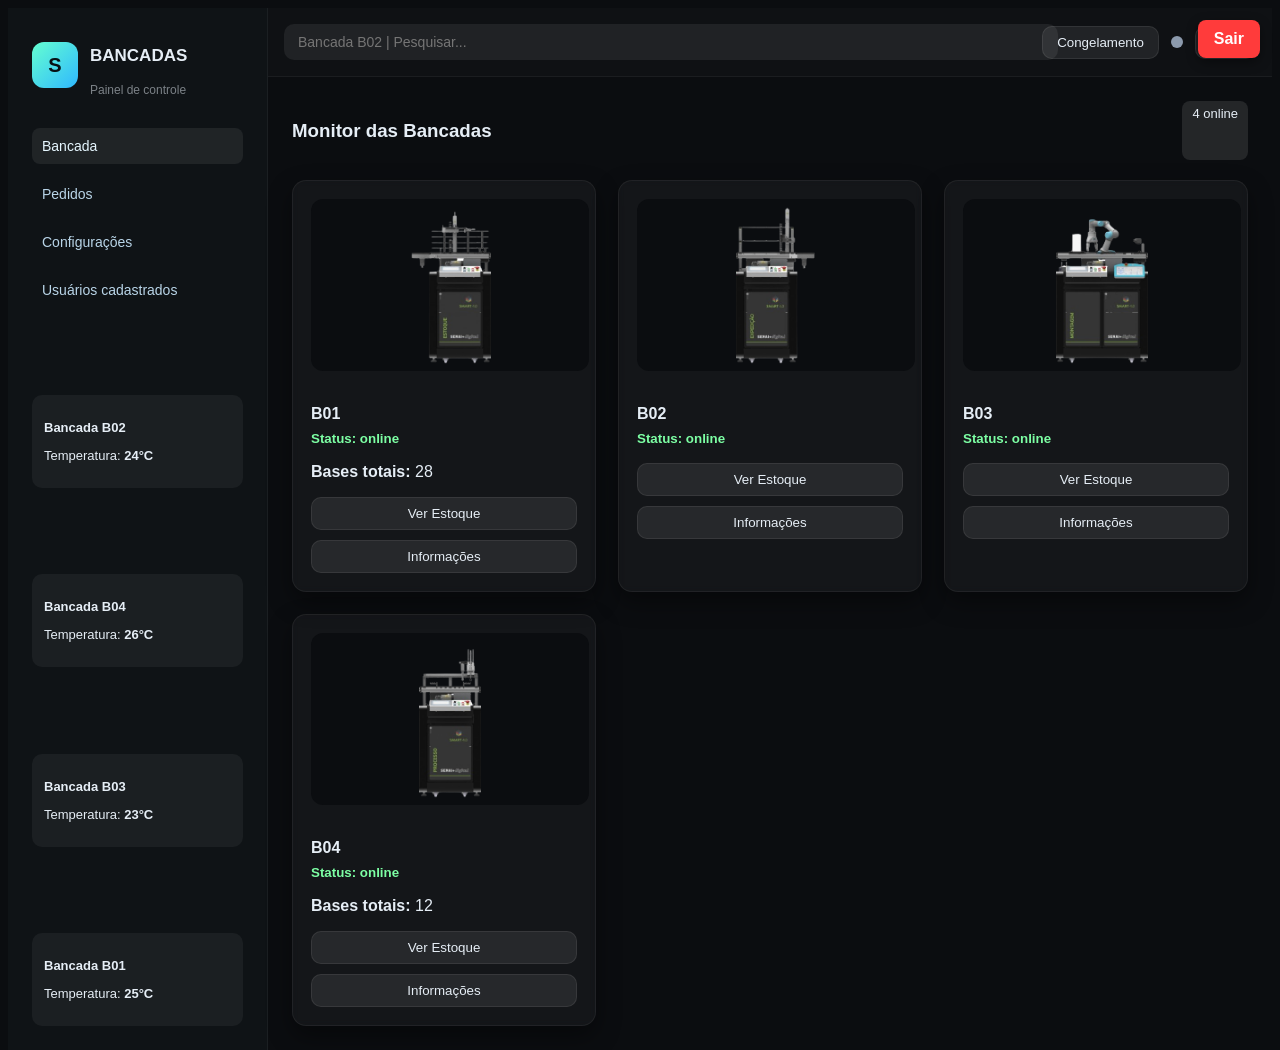
==== front-end/bancada.html @ d38b3048 "commit inicial" ====
<!DOCTYPE html>
<html lang="pt-BR">
<head>
    <meta charset="UTF-8">
    <meta name="viewport" content="width=device-width, initial-scale=1.0">
    <title>Painel Industrial</title>
    <link rel="stylesheet" href="bancada.css">
</head>
<body>

<a href="index.html" class="logout">Sair</a>

<div class="app" id="app">

    <!-- MENU LATERAL -->
    <aside class="sidebar">
        <div class="brand">
            <div class="logo">S</div>
            <div class="brand-info">
                <h2>BANCADAS</h2>
                <span>Painel de controle</span>
            </div>
        </div>

        <nav class="menu">
            <a href="#" class="active">Bancada</a>
           <a href="pedidos.html">Pedidos</a>
            <a href="#">Configurações</a>
            <a href="usuarios.cadastrados.html">Usuários cadastrados</a>

        </nav>

        <div class="status-box">
            <p><strong>Bancada B02</strong></p>
            <p>Temperatura: <strong>24°C</strong></p>
        </div>
        <div class="status-box">
    <p><strong>Bancada B04</strong></p>
    <p>Temperatura: <strong>26°C</strong></p>
</div>
<div class="status-box">
    <p><strong>Bancada B03</strong></p>
    <p>Temperatura: <strong>23°C</strong></p>
</div>
<div class="status-box">
    <p><strong>Bancada B01</strong></p>
    <p>Temperatura: <strong>25°C</strong></p>
</div>


    </aside>

    <!-- ÁREA PRINCIPAL -->
    <main class="main">

        <header class="topbar">
            <div class="search-box">
                <input id="search" placeholder="Bancada B02 | Pesquisar...">
            </div>

            <button id="freezeBtn" class="btn">Congelamento</button>
            <div id="freezeDot" class="dot"></div>

            <button class="btn">Novo</button>
        </header>

        <section class="content">

            <div class="content-header">
                <h3>Monitor das Bancadas</h3>
                <span class="badge" id="onlineCount">4 online</span>
            </div>

            <div class="grid" id="grid">
                <!-- CARDS das 4 BANCADAS serão gerados pelo JS -->
            </div>

        </section>

    </main>
</div>

<div id="frozenBanner" class="frozen-banner">CONGELAMENTO ATIVADO</div>

<script src="bandaca.js"></script>
</body>
</html>
---- front-end/bancada.css ----
atualize * {
    margin: 0;
    padding: 0;
    box-sizing: border-box;
}

body {
    font-family: "Inter", Arial, sans-serif;
    background: #0b0d10;
    color: #e6eef6;
}

/* LAYOUT GERAL */
.app {
    display: grid;
    grid-template-columns: 260px 1fr;
    height: 100vh;
}

/* SIDEBAR */
.sidebar {
    background: #0f1316;
    padding: 24px;
    display: flex;
    flex-direction: column;
    border-right: 1px solid rgba(255,255,255,0.05);
}

.brand {
    display: flex;
    align-items: center;
    gap: 12px;
    margin-bottom: 30px;
}

.logo {
    width: 46px;
    height: 46px;
    border-radius: 12px;
    background: linear-gradient(135deg, #64ffd1, #2fb8ff);
    display: flex;
    justify-content: center;
    align-items: center;
    color: #071013;
    font-weight: 700;
    font-size: 20px;
}

.brand-info h2 {
    font-size: 17px;
    font-weight: 700;
}
.brand-info span {
    font-size: 12px;
    opacity: 0.5;
}

.menu {
    display: flex;
    flex-direction: column;
    gap: 12px;
}

.menu a {
    padding: 10px;
    border-radius: 8px;
    text-decoration: none;
    color: #b9d5e8;
    font-size: 14px;
}

.menu a:hover,
.menu a.active {
    background: rgba(255,255,255,0.07);
    color: #e6f7ff;
}

.status-box {
    margin-top: auto;
    background: rgba(255,255,255,0.05);
    padding: 12px;
    border-radius: 10px;
    font-size: 13px;
}

/* TOPBAR */
.topbar {
    display: flex;
    align-items: center;
    gap: 12px;
    padding: 16px;
    border-bottom: 1px solid rgba(255,255,255,0.05);
    background: rgba(255,255,255,0.015);
}

.search-box {
    flex: 1;
}

.search-box input {
    width: 100%;
    padding: 10px 14px;
    border-radius: 10px;
    border: none;
    background: rgba(255,255,255,0.07);
    color: white;
    font-size: 14px;
}

/* BOTOES */
.btn {
    padding: 8px 14px;
    border-radius: 10px;
    background: rgba(255,255,255,0.08);
    border: 1px solid rgba(255,255,255,0.08);
    color: #e6eef6;
    cursor: pointer;
}

.btn:hover {
    background: rgba(255,255,255,0.12);
}

.dot {
    width: 12px;
    height: 12px;
    border-radius: 50%;
    background: #8c9aad;
}

/* CONTENT */
.content {
    padding: 24px;
}

.content-header {
    display: flex;
    justify-content: space-between;
    margin-bottom: 20px;
}

.badge {
    padding: 5px 10px;
    background: rgba(255,255,255,0.1);
    border-radius: 8px;
    font-size: 13px;
}

/* GRID DE CARDS */
.grid {
    display: grid;
    gap: 22px;
    grid-template-columns: repeat(auto-fill, minmax(240px, 1fr));
}

/* CARD */
.card {
    background: rgba(255,255,255,0.04);
    border: 1px solid rgba(255,255,255,0.06);
    border-radius: 14px;
    padding: 18px;
    backdrop-filter: blur(3px);
    box-shadow: 0 10px 25px rgba(0,0,0,0.4);
    transition: transform .2s, box-shadow .2s;
}

.card:hover {
    transform: translateY(-6px);
    box-shadow: 0 14px 35px rgba(0,0,0,0.55);
}

.card h3 {
    margin-bottom: 6px;
    font-size: 16px;
}

.card small {
    color: #94a8c0;
}

.card .status {
    margin-top: 14px;
    color: #7dffa4;
}

/* CONGELAMENTO */
.frozen {
    pointer-events: none;
    opacity: 0.5;
}

.frozen-banner {
    position: fixed;
    right: 18px;
    top: 18px;
    background: #0b1212;
    padding: 8px 14px;
    border-radius: 10px;
    border: 1px solid rgba(255,255,255,0.05);
    display: none;
}
.card-img {
    width: 100%;
    height: 120px;
    object-fit: cover;
    border-radius: 10px;
    margin-bottom: 12px;
}

  .card-img {
    width: 100%;
    height: 160px;
    object-fit: contain;   /* agora NÃO corta a imagem */
    border-radius: 12px;
    margin-bottom: 14px;
    background: #0b0d10;   /* fundo para as bordas da imagem */
    padding: 6px;          /* opcional */
}



.estoque-label {
    margin-top: 12px;
    font-size: 13px;
    color: #b8c7d9;
}

.estoque-bar {
    width: 100%;
    height: 10px;
    background: rgba(255,255,255,0.08);
    border-radius: 8px;
    overflow: hidden;
    margin: 6px 0;
}

.estoque-fill {
    height: 100%;
    border-radius: 8px;
    transition: width .4s ease;
}

.estoque-numero {
    font-size: 14px;
    opacity: 0.9;
    margin-top: -4px;
}
.logout {
    position: absolute;
    top: 20px;
    right: 20px;
    background: #ff3b3b;
    padding: 10px 16px;
    border-radius: 8px;
    color: white;
    text-decoration: none;
    font-weight: 600;
    box-shadow: 0 4px 12px rgba(0,0,0,0.4);
}

.logout:hover {
    background: #d12f2f;
}
/* --- ESTOQUE: BOLINHAS VISUAIS --- */

.visual-est {
    margin-top: 12px;
    display: flex;
    flex-direction: column;
    gap: 6px;
}

.linha-bolinhas {
    display: flex;
    gap: 6px;
}

.bolinha {
    width: 18px;
    height: 18px;
    border-radius: 50%;
    background: #777;
}

/* Disponível = azul */
.bolinha.disponivel {
    background: #00aaff;
}

/* Indisponível = vermelho */
.bolinha.indisponivel {
    background: #ff3b3b;
}

/* Legenda */
.legendas {
    margin-top: 14px;
    display: flex;
    gap: 20px;
    font-size: 14px;
    opacity: .9;
}

.legendas div {
    display: flex;
    align-items: center;
    gap: 6px;
}
/* ===== MODAL DO ESTOQUE ===== */
.estoque-modal {
    position: fixed;
    top: 0;
    left: 0;
    width: 100%;
    height: 100%;
    background: rgba(0,0,0,0.6);
    display: flex;
    justify-content: center;
    align-items: center;
    z-index: 9999;
}

.estoque-box {
    background: #0f1316;
    padding: 24px;
    border-radius: 12px;
    width: 420px;
    border: 1px solid rgba(255,255,255,0.08);
    box-shadow: 0 0 20px rgba(0,0,0,0.5);
}

.estoque-tabela {
    width: 100%;
    margin-top: 12px;
    border-collapse: collapse;
    font-size: 14px;
}

.estoque-tabela th,
.estoque-tabela td {
    padding: 8px;
    border-bottom: 1px solid rgba(255,255,255,0.1);
}


/* ===== VISUAL DAS BOLINHAS ===== */
.visual-est {
    margin-top: 16px;
    display: flex;
    flex-direction: column;
    gap: 8px;
}

.linha-bolinhas {
    display: flex;
    gap: 6px;
}

/* Bolinha base */
.bolinha {
    width: 18px;
    height: 18px;
    border-radius: 50%;
}

/* Azul = disponível */
.bolinha.disponivel {
    background: #00aaff;
}

/* Vermelha = indisponível */
.bolinha.indisponivel {
    background: #ff4444;
}

/* Legenda */
.legendas {
    margin-top: 14px;
    font-size: 13px;
    display: flex;
    justify-content: space-between;
    opacity: 0.85;
}

.legendas div {
    display: flex;
    align-items: center;
    gap: 6px;
}
/* STATUS CORES */
.status-online {
    color: #7dffa4 !important; /* verde */
    font-weight: 600;
}

.status-offline  {
    color: #ff5e5e !important; /* vermelho */
    font-weight: 600;
}

.acoes {
    margin-top: 14px;
    display: flex;
    flex-direction: column; /* um embaixo do outro */
    gap: 10px;
    width: 100%;
}

.acoes .btn {
    width: 100%;         /* botão ocupa toda a largura */
    text-align: center;  /* texto centralizado */
}
/* ---- MODAL BONITO ---- */
.estoque-modal {
    position: fixed;
    top: 0;
    left: 0;
    width: 100%;
    height: 100%;
    background: rgba(0, 0, 0, 0.55);
    backdrop-filter: blur(4px);
    display: flex;
    align-items: center;
    justify-content: center;
    animation: fadeIn 0.2s ease;
    z-index: 1000;
}

.estoque-box {
    background: #1e1e1e;
    padding: 28px;
    border-radius: 14px;
    width: 420px;
    color: #fff;
    animation: pop 0.25s ease;
    box-shadow: 0 0 20px rgba(0, 162, 255, 0.25);
    border: 1px solid #0077c2;
}

.estoque-box h2 {
    margin-bottom: 12px;
    text-align: center;
    font-size: 22px;
    color: #00aaff;
    text-shadow: 0 0 4px #00aaff;
}

.estoque-tabela {
    width: 100%;
    border-collapse: collapse;
    margin-top: 10px;
}

.estoque-tabela th {
    background: #0068a8;
    color: white;
    padding: 6px;
    border-radius: 4px;
}

.estoque-tabela td {
    padding: 6px;
    text-align: center;
    border-bottom: 1px solid #444;
}

.info-extra p {
    margin: 6px 0;
    background: #111;
    padding: 6px 8px;
    border-radius: 6px;
    border: 1px solid #333;
}

.btn.fechar {
    margin-top: 18px;
    background: #ff4444;
    width: 100%;
    border-radius: 8px;
}

.btn.fechar:hover {
    background: #ff2222;
}

/* bolinhas */
.bolinha {
    width: 14px;
    height: 14px;
    border-radius: 50%;
    margin: 3px;
}
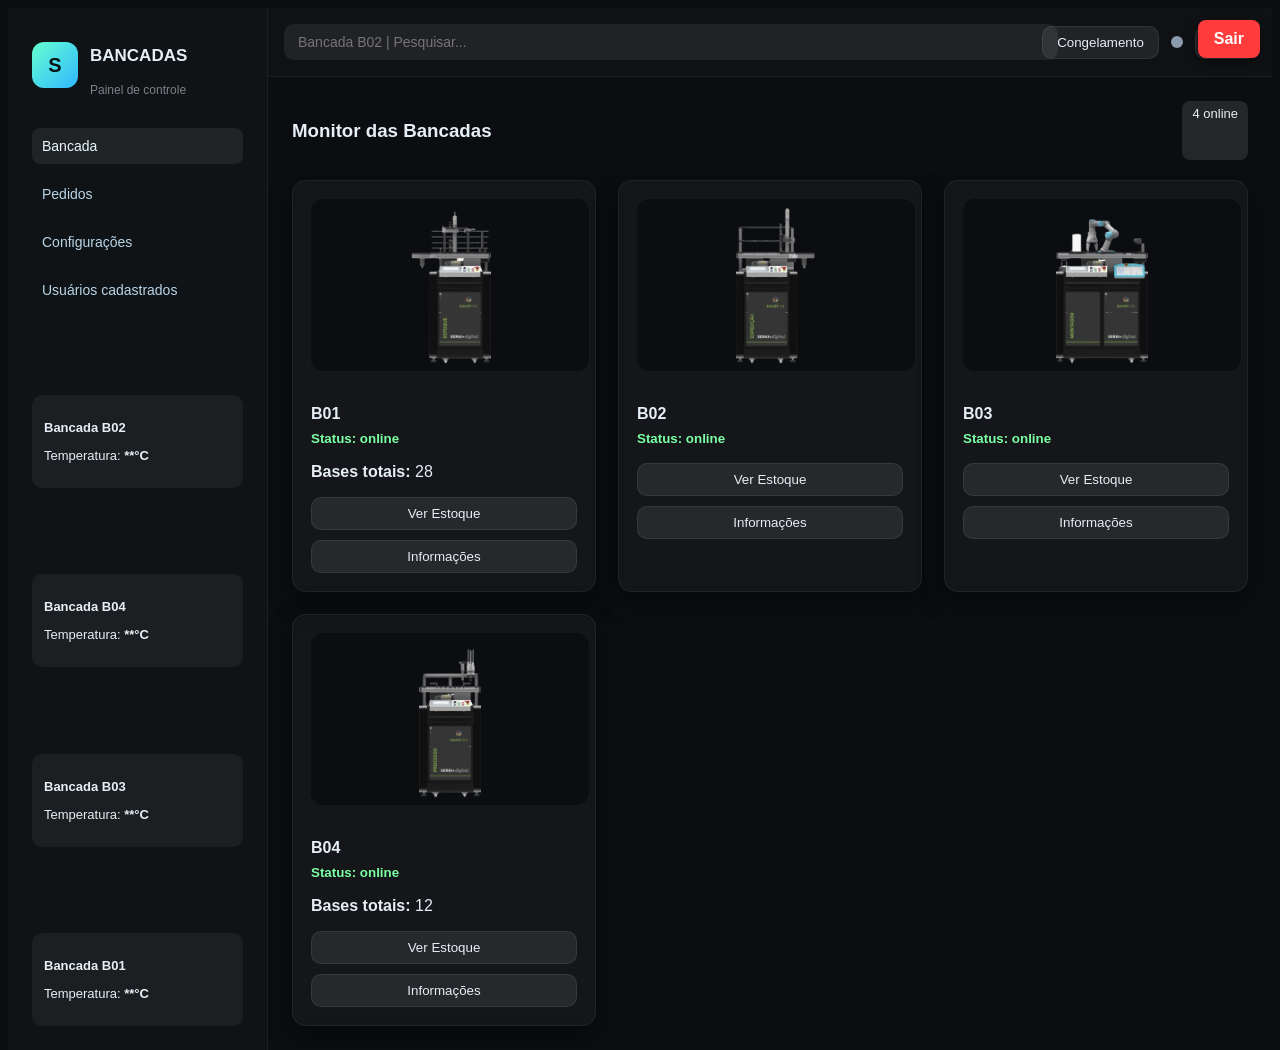
==== commit f9b7979f: "aula sexta, usuarios pronto e node red" ====
--- a/front-end/bancada.html
+++ b/front-end/bancada.html
@@ -32,19 +32,19 @@
 
         <div class="status-box">
             <p><strong>Bancada B02</strong></p>
-            <p>Temperatura: <strong>24°C</strong></p>
+            <p>Temperatura: <strong>**°C</strong></p>
         </div>
         <div class="status-box">
     <p><strong>Bancada B04</strong></p>
-    <p>Temperatura: <strong>26°C</strong></p>
+    <p>Temperatura: <strong>**°C</strong></p>
 </div>
 <div class="status-box">
     <p><strong>Bancada B03</strong></p>
-    <p>Temperatura: <strong>23°C</strong></p>
+    <p>Temperatura: <strong>**°C</strong></p>
 </div>
 <div class="status-box">
     <p><strong>Bancada B01</strong></p>
-    <p>Temperatura: <strong>25°C</strong></p>
+    <p>Temperatura: <strong>**°C</strong></p>
 </div>
 
 
